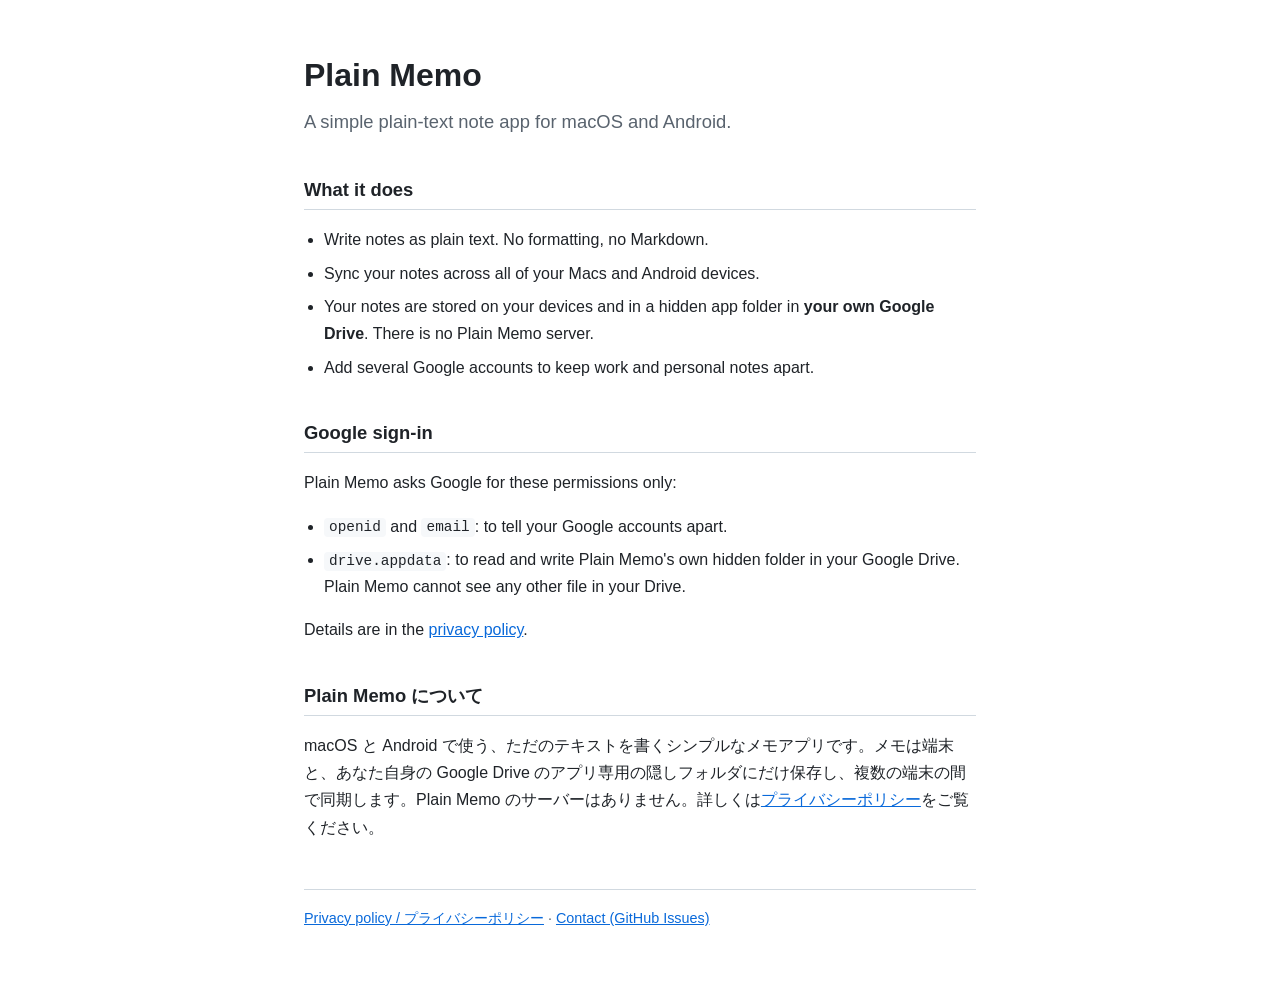
==== index.html @ c2b7b281 "Plain Memo のホームページとプライバシーポリシーを追加 Google Cloud の OAuth 同意画面を本番環境で公開するには、ホームページとプライバシーポリシーの URL が要るため、" ====
<!doctype html>
<html lang="en">
<head>
<meta charset="utf-8">
<meta name="viewport" content="width=device-width, initial-scale=1">
<title>Plain Memo</title>
<meta name="description" content="Plain Memo is a simple plain-text note app for macOS and Android that syncs your notes across your devices through your own Google Drive.">
<link rel="stylesheet" href="style.css">
</head>
<body>
<main>
  <header>
    <h1>Plain Memo</h1>
    <p class="lead">A simple plain-text note app for macOS and Android.</p>
  </header>

  <section>
    <h2>What it does</h2>
    <ul>
      <li>Write notes as plain text. No formatting, no Markdown.</li>
      <li>Sync your notes across all of your Macs and Android devices.</li>
      <li>Your notes are stored on your devices and in a hidden app folder in <strong>your own Google Drive</strong>. There is no Plain Memo server.</li>
      <li>Add several Google accounts to keep work and personal notes apart.</li>
    </ul>
  </section>

  <section>
    <h2>Google sign-in</h2>
    <p>Plain Memo asks Google for these permissions only:</p>
    <ul>
      <li><code>openid</code> and <code>email</code>: to tell your Google accounts apart.</li>
      <li><code>drive.appdata</code>: to read and write Plain Memo's own hidden folder in your Google Drive. Plain Memo cannot see any other file in your Drive.</li>
    </ul>
    <p>Details are in the <a href="privacy.html">privacy policy</a>.</p>
  </section>

  <section lang="ja">
    <h2>Plain Memo について</h2>
    <p>macOS と Android で使う、ただのテキストを書くシンプルなメモアプリです。メモは端末と、あなた自身の Google Drive のアプリ専用の隠しフォルダにだけ保存し、複数の端末の間で同期します。Plain Memo のサーバーはありません。詳しくは<a href="privacy.html">プライバシーポリシー</a>をご覧ください。</p>
  </section>

  <footer>
    <a href="privacy.html">Privacy policy / プライバシーポリシー</a>
    · <a href="https://github.com/sonatard/plain-memo-docs/issues">Contact (GitHub Issues)</a>
  </footer>
</main>
</body>
</html>
---- style.css ----
:root {
  --bg: #ffffff;
  --fg: #1f2328;
  --muted: #59636e;
  --link: #0969da;
  --rule: #d1d9e0;
  --code-bg: #f6f8fa;
  color-scheme: light dark;
}

@media (prefers-color-scheme: dark) {
  :root {
    --bg: #0d1117;
    --fg: #e6edf3;
    --muted: #9198a1;
    --link: #4493f8;
    --rule: #3d444d;
    --code-bg: #151b23;
  }
}

* { box-sizing: border-box; }

body {
  margin: 0;
  background: var(--bg);
  color: var(--fg);
  font: 16px/1.7 -apple-system, BlinkMacSystemFont, "Segoe UI", "Hiragino Sans", "Noto Sans JP", sans-serif;
}

main {
  max-width: 44rem;
  margin: 0 auto;
  padding: 3rem 1rem 4rem;
}

h1 { font-size: 2rem; margin: 0 0 0.25rem; }
h2 { font-size: 1.15rem; margin: 2.25rem 0 0.5rem; padding-bottom: 0.25rem; border-bottom: 1px solid var(--rule); }

.lead { font-size: 1.15rem; color: var(--muted); margin: 0; }
.meta { color: var(--muted); margin: 0; }

a { color: var(--link); }

code {
  font: 0.9em ui-monospace, Menlo, Consolas, monospace;
  background: var(--code-bg);
  padding: 0.1em 0.35em;
  border-radius: 4px;
}

ul { padding-left: 1.25rem; }
li + li { margin-top: 0.4rem; }

footer {
  margin-top: 3rem;
  padding-top: 1rem;
  border-top: 1px solid var(--rule);
  color: var(--muted);
  font-size: 0.9rem;
}
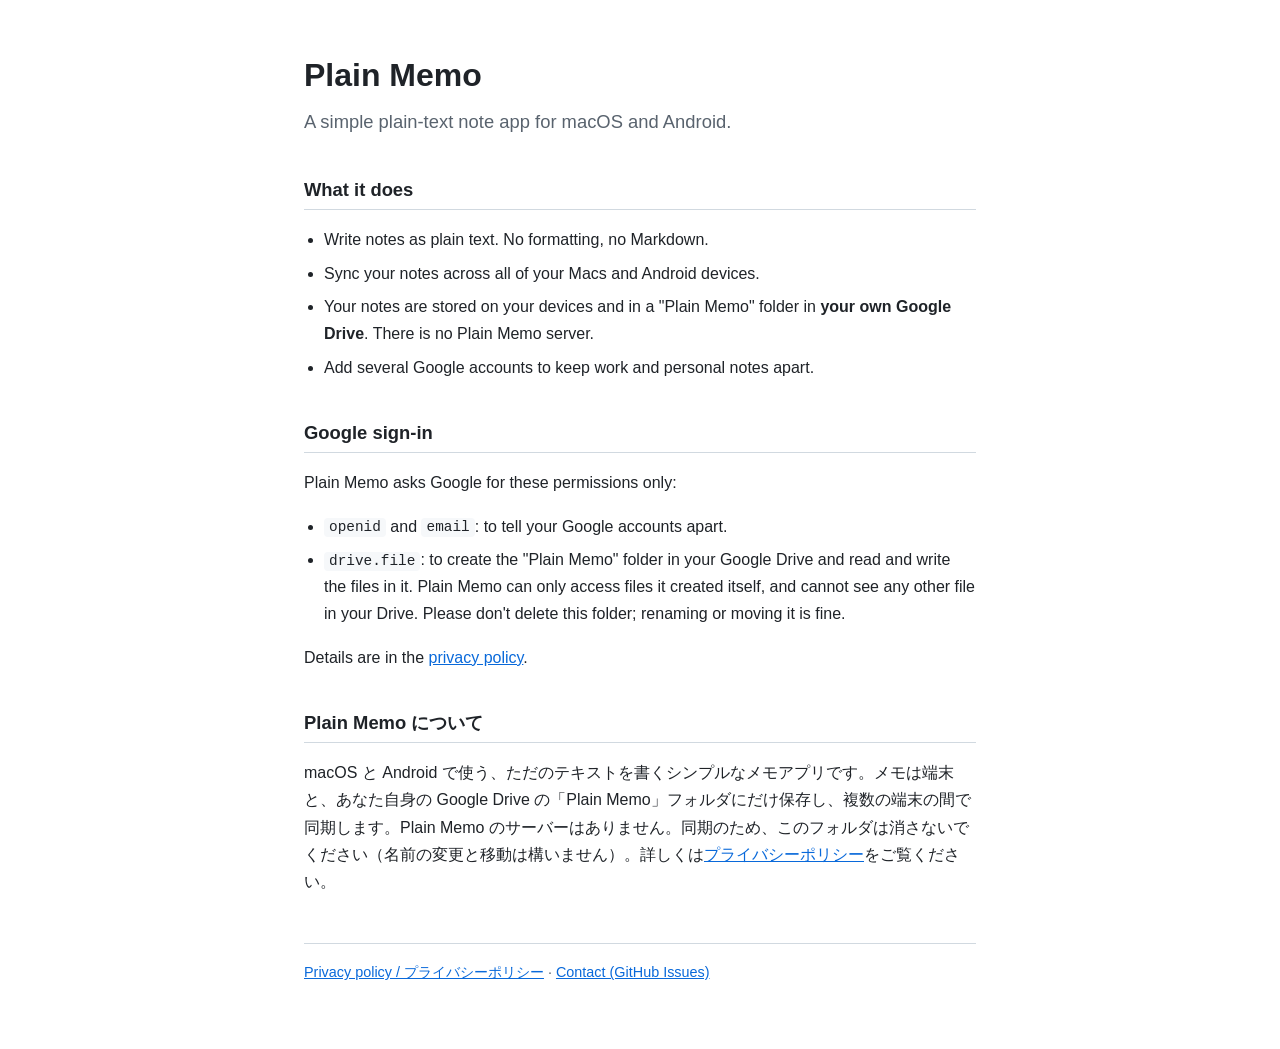
==== commit 226467b6: "Drive の保存先を drive.file の「Plain Memo」フォルダに改める Google のデバイスコードフローが drive.appdata を受け付けないため、 アプリはマイドライブ" ====
--- a/index.html
+++ b/index.html
@@ -19,7 +19,7 @@
     <ul>
       <li>Write notes as plain text. No formatting, no Markdown.</li>
       <li>Sync your notes across all of your Macs and Android devices.</li>
-      <li>Your notes are stored on your devices and in a hidden app folder in <strong>your own Google Drive</strong>. There is no Plain Memo server.</li>
+      <li>Your notes are stored on your devices and in a "Plain Memo" folder in <strong>your own Google Drive</strong>. There is no Plain Memo server.</li>
       <li>Add several Google accounts to keep work and personal notes apart.</li>
     </ul>
   </section>
@@ -29,14 +29,14 @@
     <p>Plain Memo asks Google for these permissions only:</p>
     <ul>
       <li><code>openid</code> and <code>email</code>: to tell your Google accounts apart.</li>
-      <li><code>drive.appdata</code>: to read and write Plain Memo's own hidden folder in your Google Drive. Plain Memo cannot see any other file in your Drive.</li>
+      <li><code>drive.file</code>: to create the "Plain Memo" folder in your Google Drive and read and write the files in it. Plain Memo can only access files it created itself, and cannot see any other file in your Drive. Please don't delete this folder; renaming or moving it is fine.</li>
     </ul>
     <p>Details are in the <a href="privacy.html">privacy policy</a>.</p>
   </section>
 
   <section lang="ja">
     <h2>Plain Memo について</h2>
-    <p>macOS と Android で使う、ただのテキストを書くシンプルなメモアプリです。メモは端末と、あなた自身の Google Drive のアプリ専用の隠しフォルダにだけ保存し、複数の端末の間で同期します。Plain Memo のサーバーはありません。詳しくは<a href="privacy.html">プライバシーポリシー</a>をご覧ください。</p>
+    <p>macOS と Android で使う、ただのテキストを書くシンプルなメモアプリです。メモは端末と、あなた自身の Google Drive の「Plain Memo」フォルダにだけ保存し、複数の端末の間で同期します。Plain Memo のサーバーはありません。同期のため、このフォルダは消さないでください（名前の変更と移動は構いません）。詳しくは<a href="privacy.html">プライバシーポリシー</a>をご覧ください。</p>
   </section>
 
   <footer>
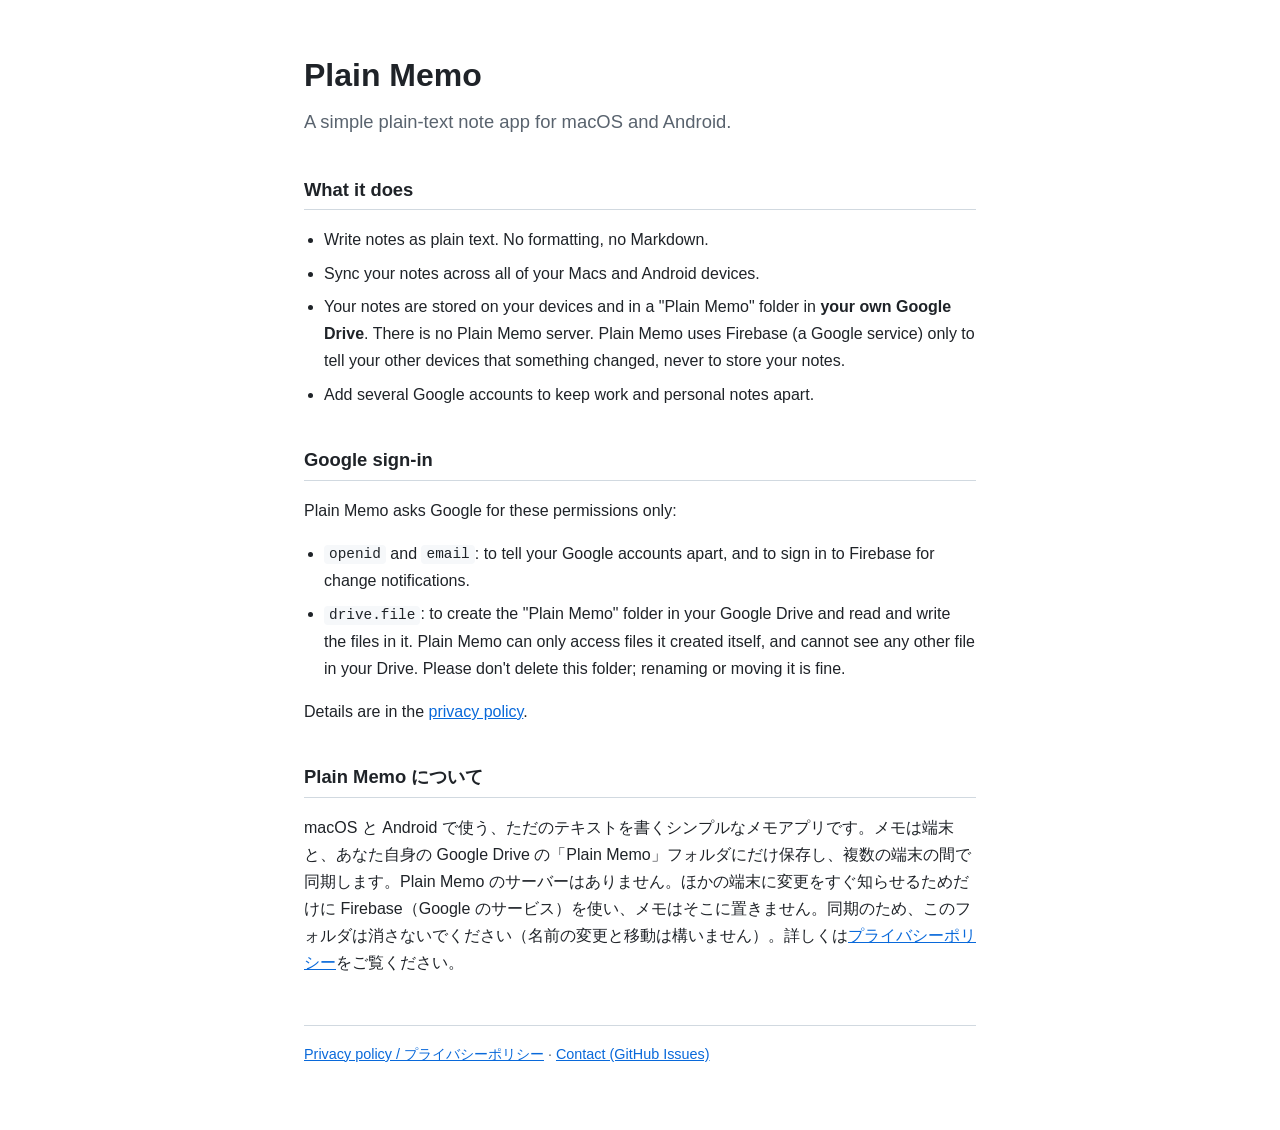
==== commit 888a4b85: "変更の知らせに Firebase を使うことをプライバシーポリシーに書く - ほかの端末に変更をすぐ知らせるため、開発者の Google Cloud プロジェクトの Firebase を使う - Fi" ====
--- a/index.html
+++ b/index.html
@@ -19,7 +19,7 @@
     <ul>
       <li>Write notes as plain text. No formatting, no Markdown.</li>
       <li>Sync your notes across all of your Macs and Android devices.</li>
-      <li>Your notes are stored on your devices and in a "Plain Memo" folder in <strong>your own Google Drive</strong>. There is no Plain Memo server.</li>
+      <li>Your notes are stored on your devices and in a "Plain Memo" folder in <strong>your own Google Drive</strong>. There is no Plain Memo server. Plain Memo uses Firebase (a Google service) only to tell your other devices that something changed, never to store your notes.</li>
       <li>Add several Google accounts to keep work and personal notes apart.</li>
     </ul>
   </section>
@@ -28,7 +28,7 @@
     <h2>Google sign-in</h2>
     <p>Plain Memo asks Google for these permissions only:</p>
     <ul>
-      <li><code>openid</code> and <code>email</code>: to tell your Google accounts apart.</li>
+      <li><code>openid</code> and <code>email</code>: to tell your Google accounts apart, and to sign in to Firebase for change notifications.</li>
       <li><code>drive.file</code>: to create the "Plain Memo" folder in your Google Drive and read and write the files in it. Plain Memo can only access files it created itself, and cannot see any other file in your Drive. Please don't delete this folder; renaming or moving it is fine.</li>
     </ul>
     <p>Details are in the <a href="privacy.html">privacy policy</a>.</p>
@@ -36,7 +36,7 @@
 
   <section lang="ja">
     <h2>Plain Memo について</h2>
-    <p>macOS と Android で使う、ただのテキストを書くシンプルなメモアプリです。メモは端末と、あなた自身の Google Drive の「Plain Memo」フォルダにだけ保存し、複数の端末の間で同期します。Plain Memo のサーバーはありません。同期のため、このフォルダは消さないでください（名前の変更と移動は構いません）。詳しくは<a href="privacy.html">プライバシーポリシー</a>をご覧ください。</p>
+    <p>macOS と Android で使う、ただのテキストを書くシンプルなメモアプリです。メモは端末と、あなた自身の Google Drive の「Plain Memo」フォルダにだけ保存し、複数の端末の間で同期します。Plain Memo のサーバーはありません。ほかの端末に変更をすぐ知らせるためだけに Firebase（Google のサービス）を使い、メモはそこに置きません。同期のため、このフォルダは消さないでください（名前の変更と移動は構いません）。詳しくは<a href="privacy.html">プライバシーポリシー</a>をご覧ください。</p>
   </section>
 
   <footer>
